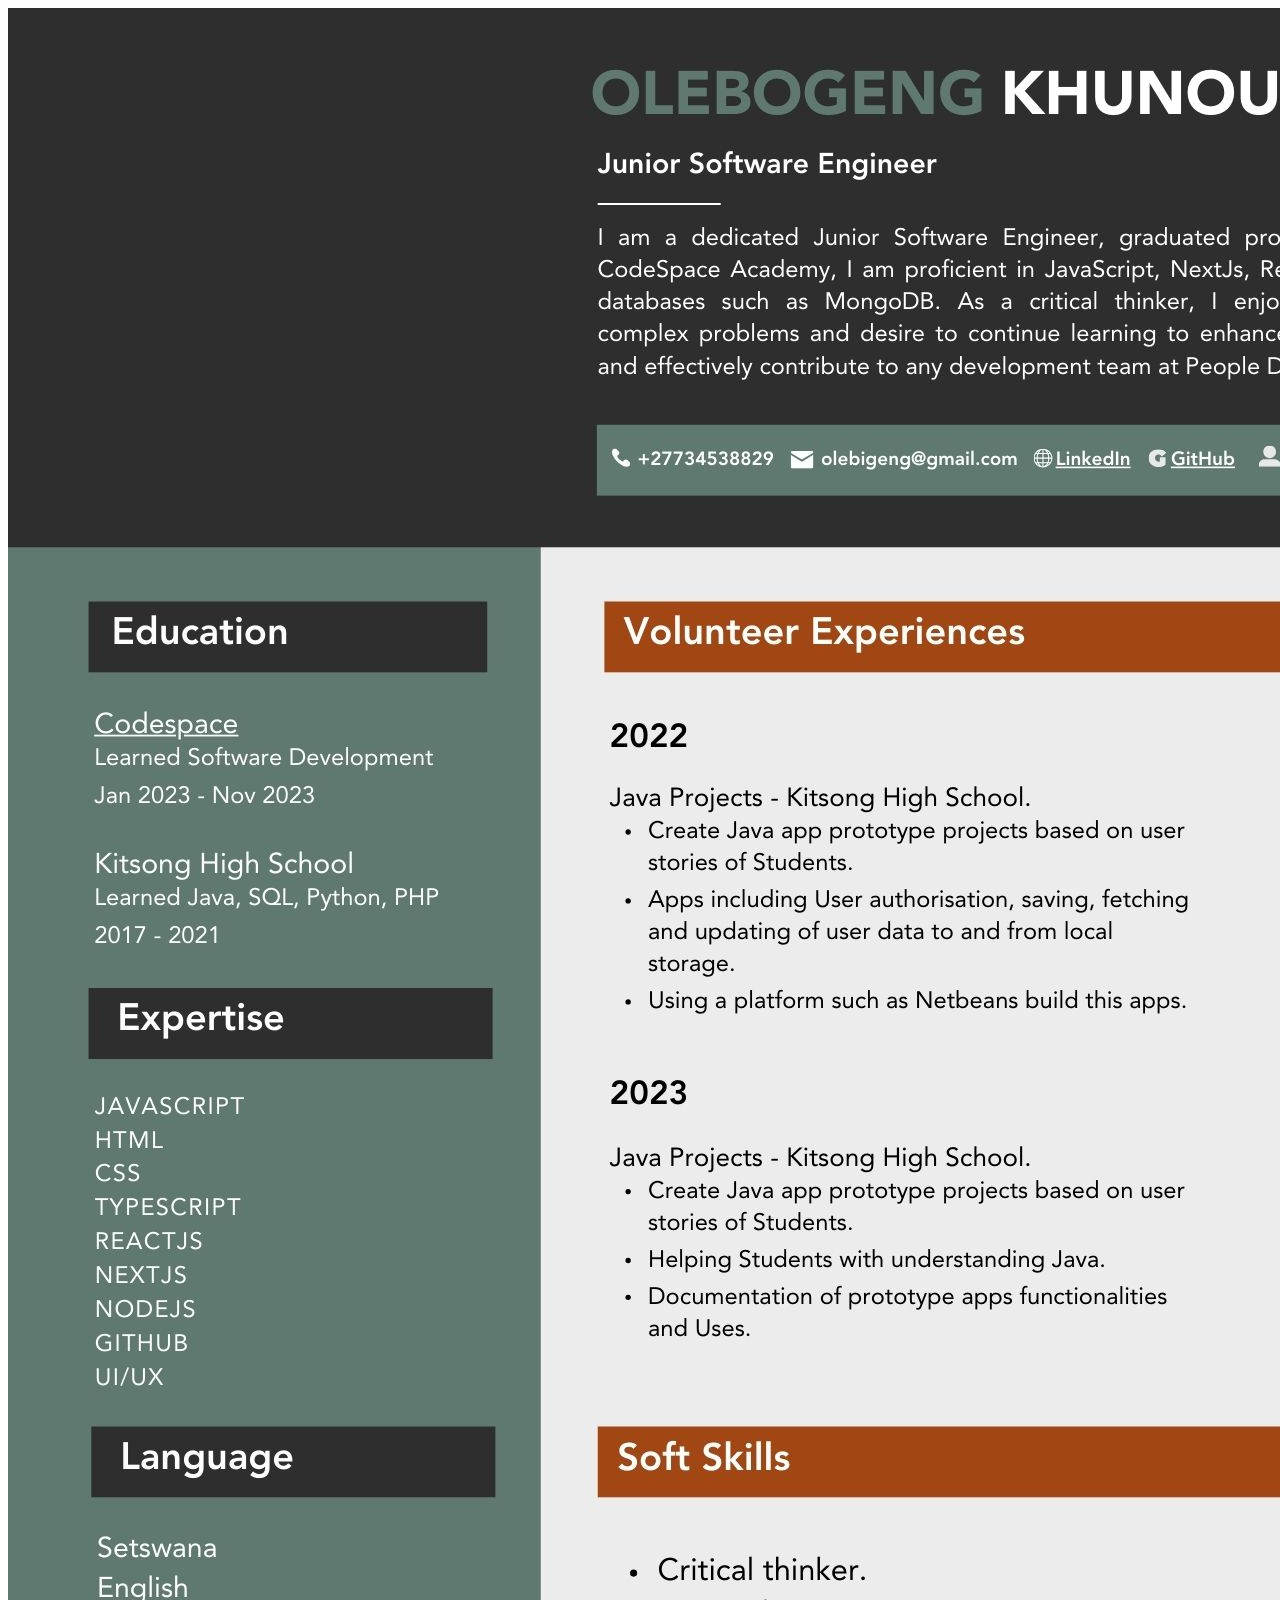
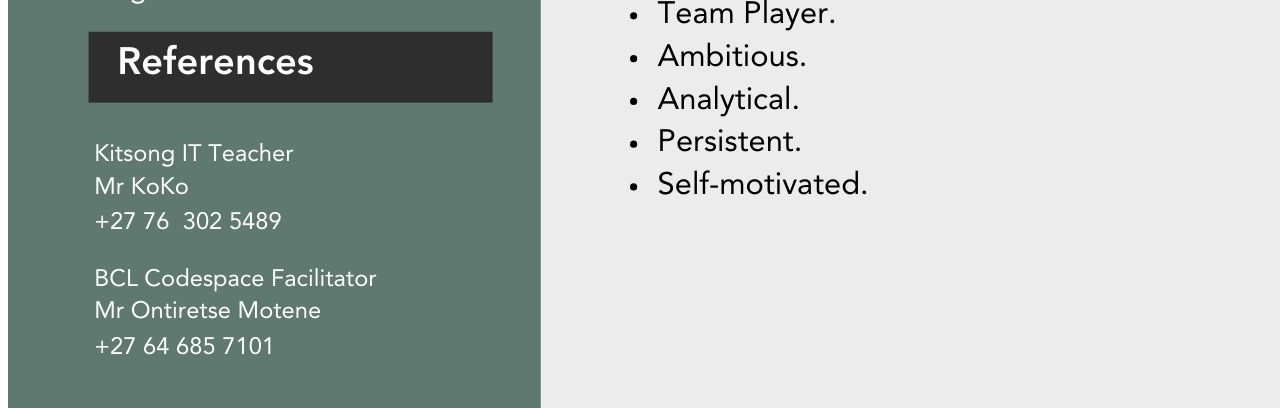
==== Animated-CV/index.html @ 6b3281dd "Create index.html" ====
<!DOCTYPE html>
<html lang="en">
<head>
    <meta charset="UTF-8">
    <meta name="viewport" content="width=device-width, initial-scale=1.0">
    <title>Animated-CV</title>
    <link rel="stylesheet" href="styles.css">
</head>
<body>
    <div class='cvcontainer'>
        <img src="./images/MyCv.jpg" class="cv">
    </div>
</body>
</html>
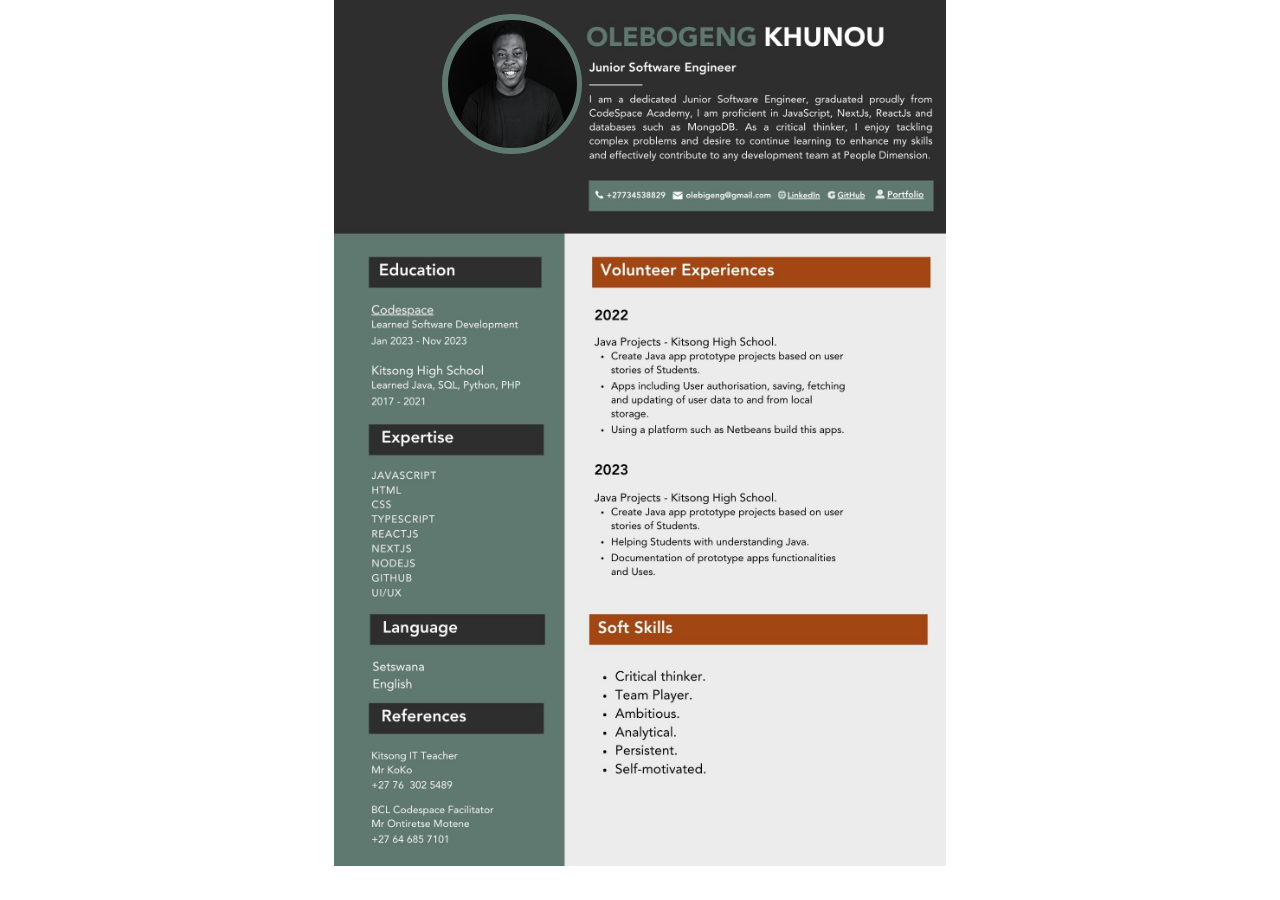
==== commit 52bafbc3: "added profile image to user interface" ====
--- a/Animated-CV/index.html
+++ b/Animated-CV/index.html
@@ -1,14 +1,20 @@
 <!DOCTYPE html>
 <html lang="en">
+
 <head>
     <meta charset="UTF-8">
     <meta name="viewport" content="width=device-width, initial-scale=1.0">
     <title>Animated-CV</title>
     <link rel="stylesheet" href="styles.css">
 </head>
+
 <body>
     <div class='cvcontainer'>
         <img src="./images/MyCv.jpg" class="cv">
+        <div class="piContainer">
+            <img src="./images/ProfileImage.jpg" class="profileImage">
+        </div>
     </div>
 </body>
+
 </html>--- a/Animated-CV/styles.css
+++ b/Animated-CV/styles.css
@@ -0,0 +1,33 @@
+body{
+    padding: 0%;
+    margin: 0%;
+}
+
+.cv{
+    width: 68vh;
+}
+
+.cvcontainer{
+   display: flex;
+   justify-content: center;
+}
+
+.profileImage{
+    border-radius: 100%;
+    width: 128.5px;
+    height: 128.5px;
+}
+
+.piContainer{
+    background-color: rgb(95,121,112);
+    border-radius: 50%;
+    width: 140px;
+    height: 140px;
+    align-items: center;
+    margin-top: 14px;
+    display:flex;
+    justify-content: center;
+    position: absolute;
+    top:0%;
+    right:54.5%;
+}
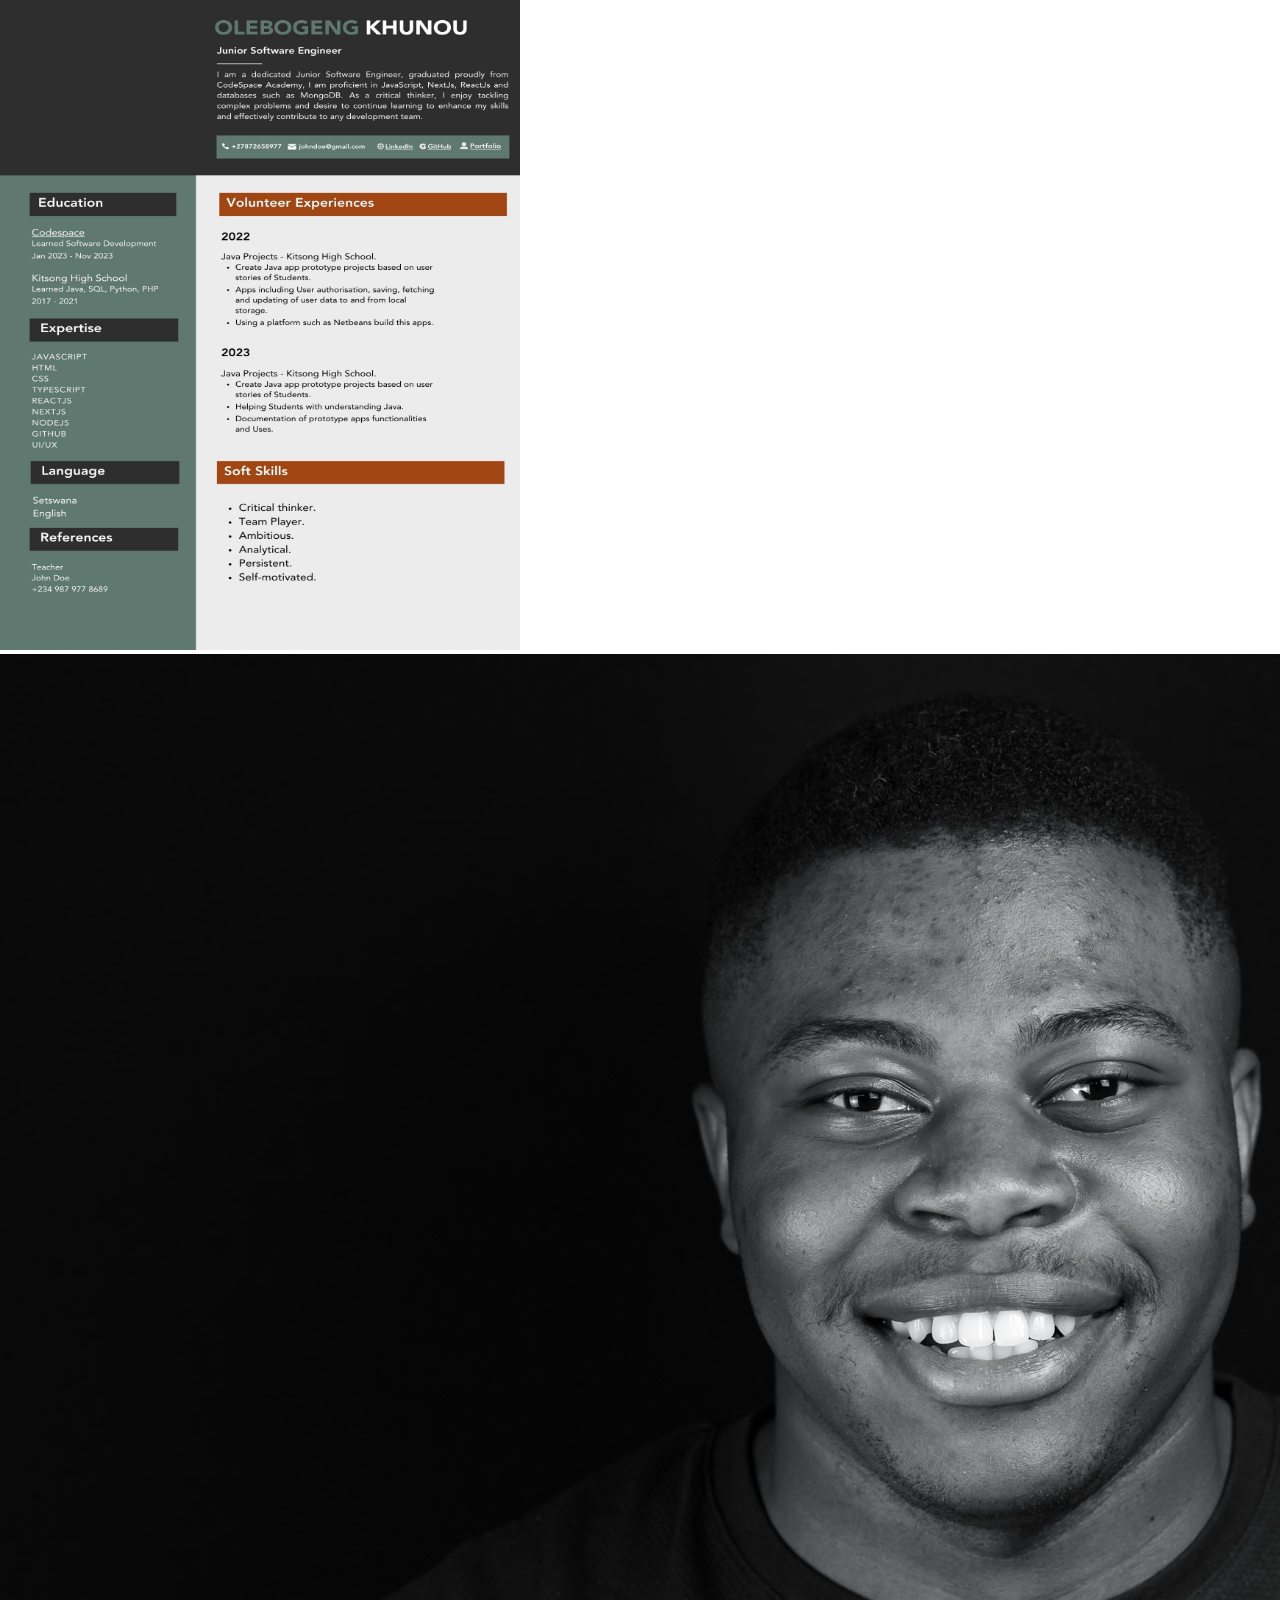
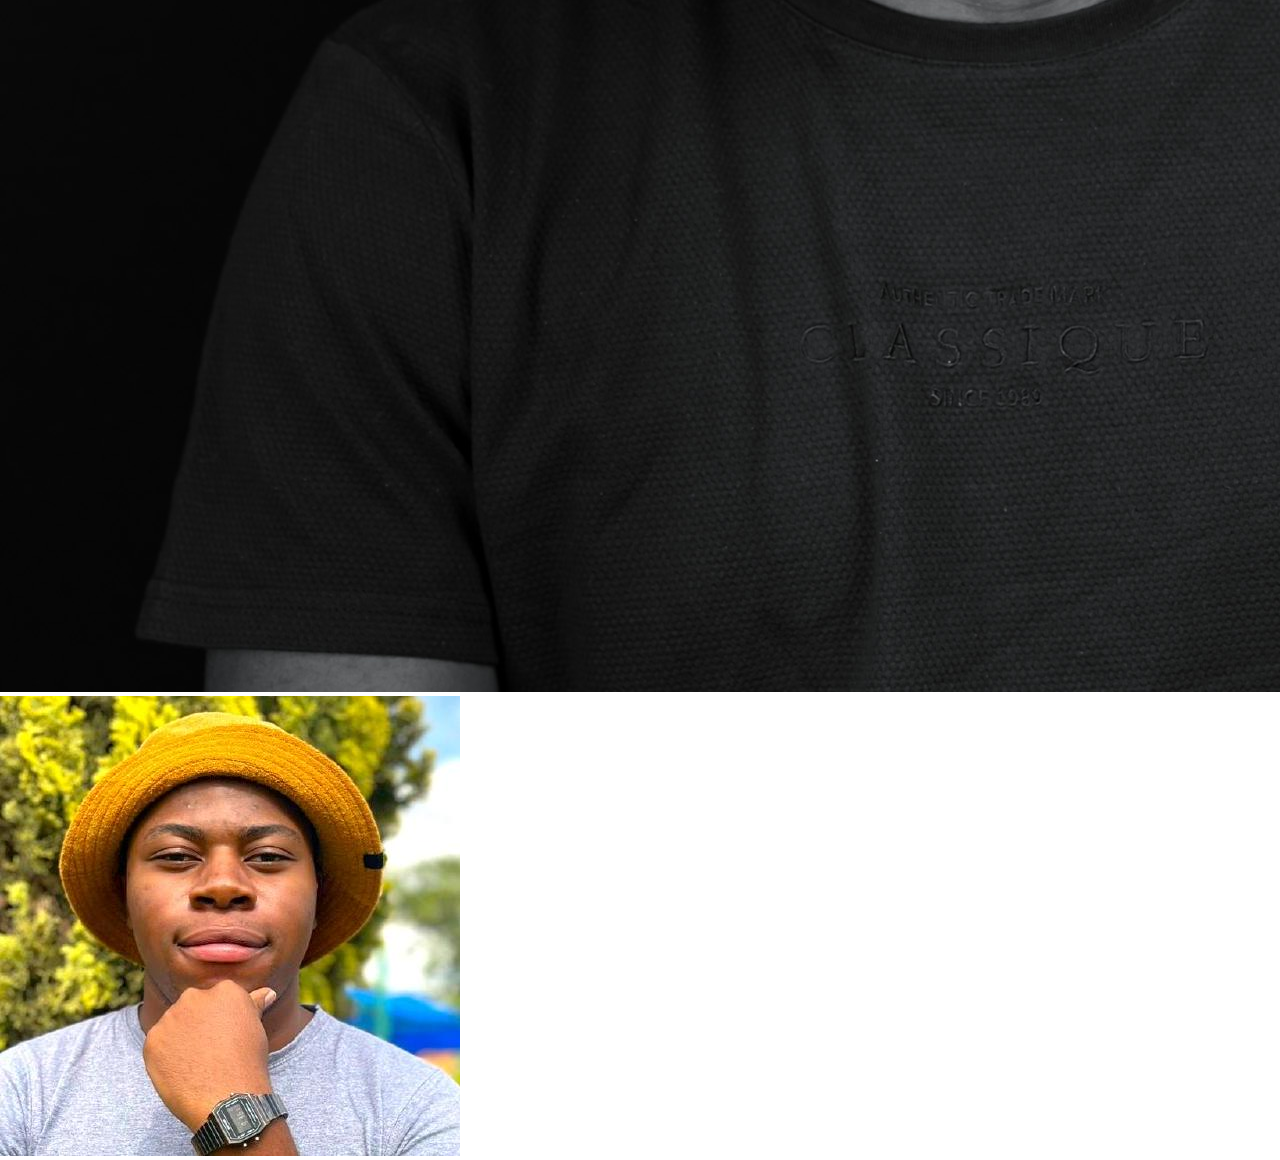
==== commit b128e092: "removed the CvContainer div, piContainer div and old image tag" ====
--- a/Animated-CV/index.html
+++ b/Animated-CV/index.html
@@ -9,12 +9,19 @@
 </head>
 
 <body>
-    <div class='cvcontainer'>
-        <img src="./images/MyCv.jpg" class="cv">
-        <div class="piContainer">
-            <img src="./images/ProfileImage.jpg" class="profileImage">
+    <img src="./images/MyCv.jpg" alt="MyCv.jpg" width="520px" height="650px" class="cvImage">  
+    <div class="image-container">
+        <div class="flip-container">
+          <div class="flipper">
+            <div class="front">
+              <img src="./images/ProfileImage.jpg" alt="Image 1" class="image">
+            </div>
+            <div class="back">
+              <img src="./images/ProfileImage2.jpg" alt="Image 2" class="image">
+            </div>
+          </div>
         </div>
-    </div>
+      </div> 
 </body>
 
 </html>